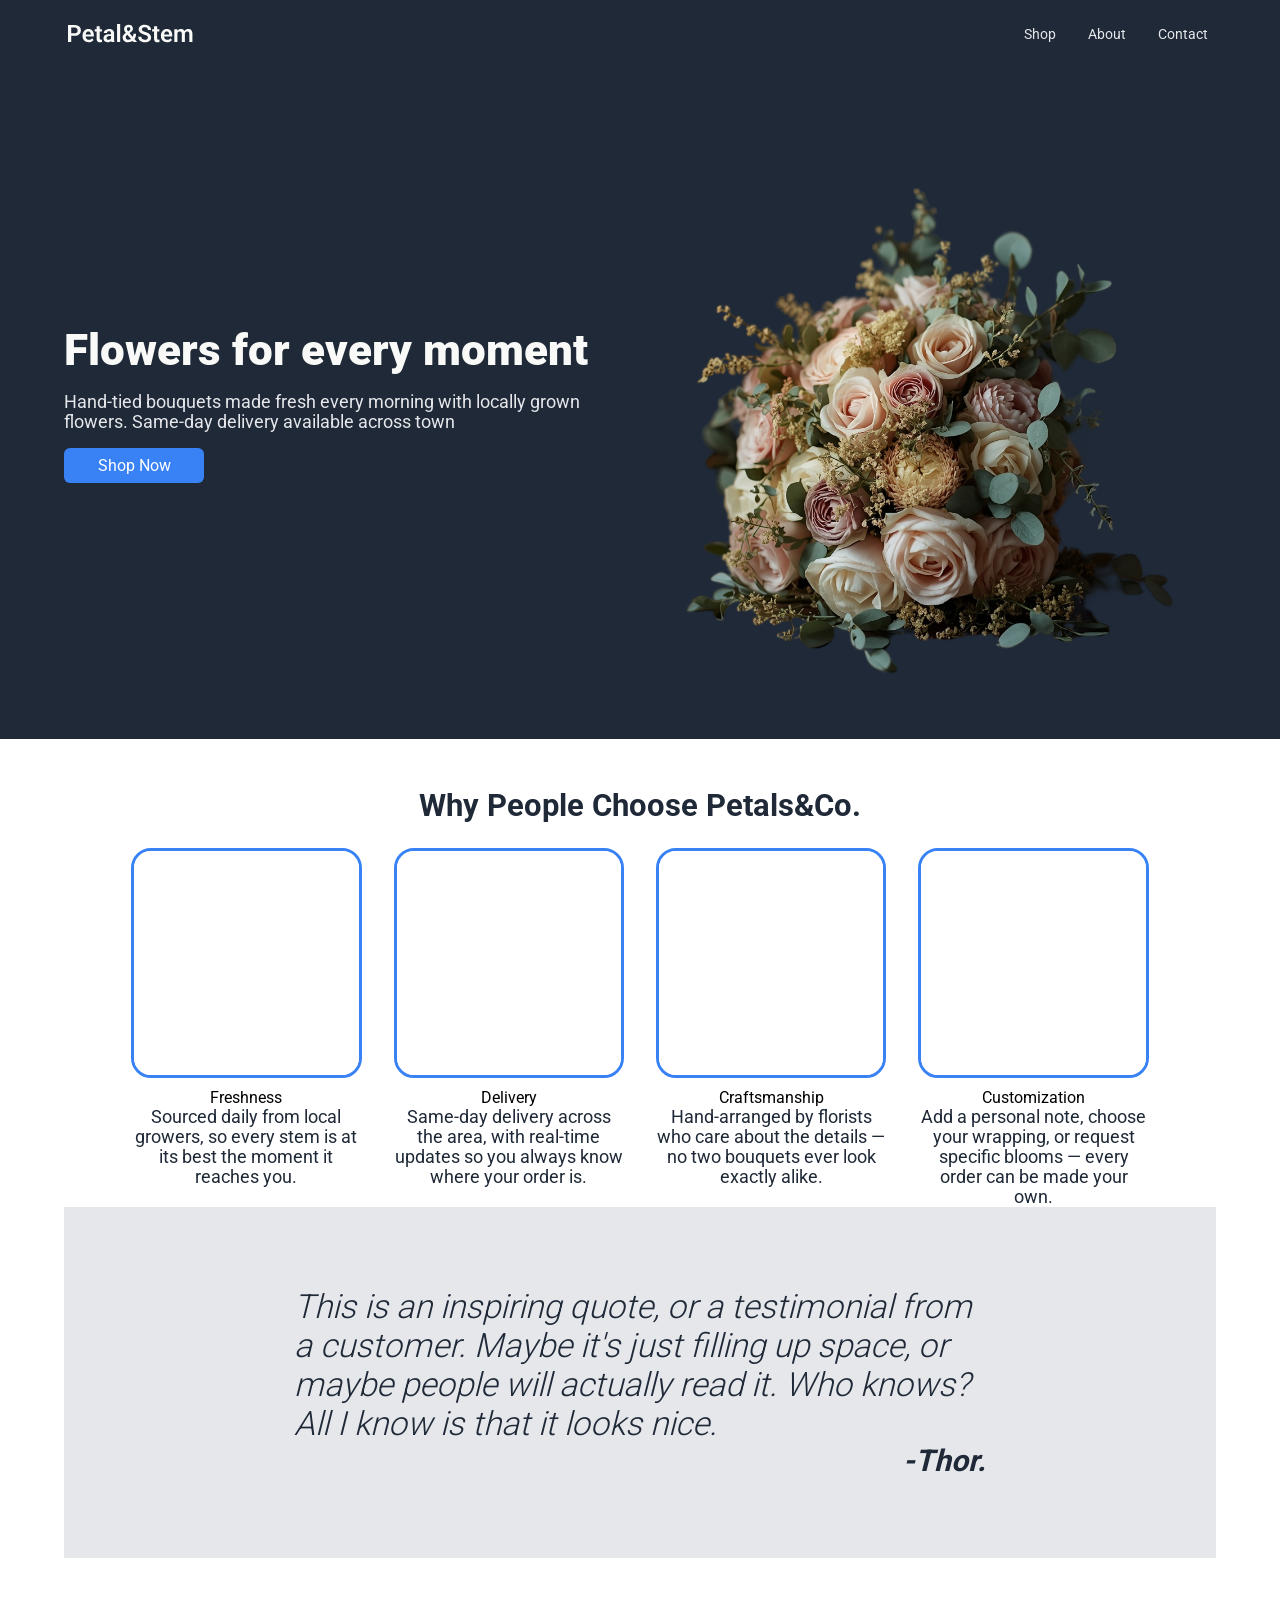
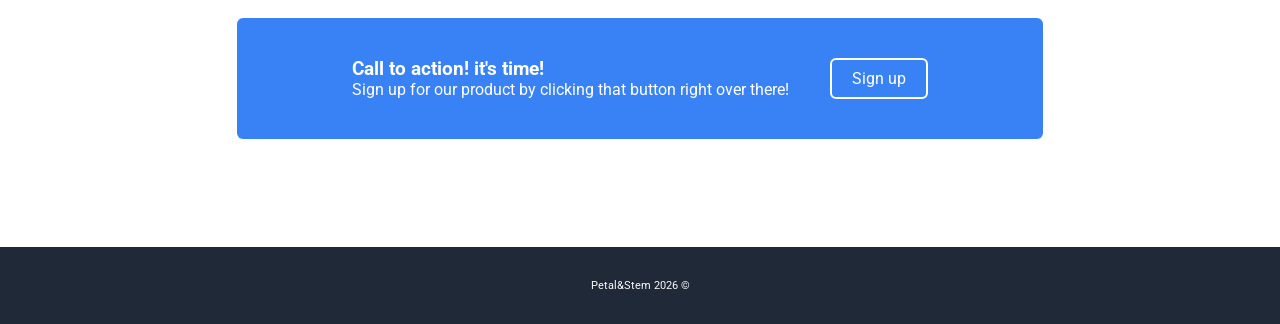
==== index.html @ 3f0bda3f "Addition of cta.css link" ====
<!DOCTYPE html>
<html lang="en">
<head>
    <meta charset="UTF-8">
    <meta name="viewport" content="width=device-width, initial-scale=1.0">
    <title>Petal&Stem</title>
    <link rel="stylesheet" href="./css/base.css"> 
    <link rel="stylesheet" href="./css/header.css"> 
    <link rel="stylesheet" href="./css/hero.css"> 
    <link rel="stylesheet" href="./css/footer.css">
    <link rel="stylesheet" href="./css/features.css"> 
    <link rel="stylesheet" href="./css/testimonials.css">
    <link rel="stylesheet" href="./css/testimonials.css">
    <link rel="stylesheet" href="./css/cta.css">

</head>

<body>
    <header>
        <input type="checkbox" id="menu-toggle" class="menu-toggle">
        <img class="logo" src="./assets/logo/Petal-Stem-Logo.svg" alt="Petal&Stem Logo">
        <label for="menu-toggle" class="hamburger" aria-label="Open menu">
            <span></span>
            <span></span>
            <span></span>
        </label>  
        <nav aria-label="Main navigation">
            <ul>
                <li>
                    <a href="./pages/products.html">Shop</a>
                </li>
                <li>
                    <a href="./pages/about.html">About</a>
                </li>
                <li>
                    <a href="./pages/contact.html">Contact</a>
                </li>
            </ul>
        </nav>
    </header>
    <main>
        <section class="hero">
            <div class="hero__content">
                <h1 class="hero__title">Flowers for every moment</h1>
                <p class="hero__text">
                Hand-tied bouquets made fresh every morning with locally grown flowers. 
                Same-day delivery available across town
                </p>
                <a href="./pages/products.html" class="hero__button">Shop Now</a>
            </div>

            <div class="hero__media">
                <img class="hero__image" src="./assets/images/homepage/hero_image.png" alt="Photo of a fresh seasonal bouquet">
            </div>
        </section>

        <section class="features">

            <h2 class="features__title">Why People Choose Petals&Co.</h2>

            <section class="features__cards">

                <article class="features__card">
                    <figure>
                        <img src="assets/images/homepage/features-img.png" alt="" class="features__image">
                        <figcaption>
                            Freshness
                        </figcaption>
                    </figure>
                    
                    <p class="features__text">
                       Sourced daily from local growers, so every stem is at its best the moment it reaches you.
                    </p>
                </article>

                <article class="features__card">
                    <figure>
                        <img src="assets/images/homepage/features-img.png" alt="" class="features__image">
                        <figcaption>
                            Delivery
                        </figcaption>
                    </figure>
                    
                    <p class="features__text">
                        Same-day delivery across the area, with real-time updates so you always know where your order is.
                    </p>
                </article>

                <article class="features__card">
                    <figure>
                        <img src="assets/images/homepage/features-img.png" alt="" class="features__image">
                        <figcaption>
                            Craftsmanship
                        </figcaption>
                    </figure>
                    
                    <p class="features__text">
                        Hand-arranged by florists who care about the details — no two bouquets ever look exactly alike.
                    </p>
                </article>

                <article class="features__card">
                    <figure>
                        <img src="assets/images/homepage/features-img.png" alt="" class="features__image">
                        <figcaption>
                            Customization
                        </figcaption>
                    </figure>
                    
                    <p class="features__text">
                        Add a personal note, choose your wrapping, or request specific blooms — every order can be made your own.
                    </p>
                </article>
            </section>

            <section class="testimonials">
            <p class="quote">
                This is an inspiring quote, or a testimonial from a customer. Maybe it's just filling up space, or maybe people will actually read it. Who 
                knows? All I know is that it looks nice.
            </p>

            <p class="signature">-Thor.</p>
        </section>

        <section class="cta">
            <div class="cta-box">
                <div class="cta-text">
                    <h3>Call to action! it's time!</h3>
                    <p>Sign up for our product by clicking that button right over there!</p>
                </div>
                <a href="#" class="cta-btn">Sign up</a>       
            </div>
        </section>
    </main>
    <footer>
        <h6>Petal&Stem 2026 ©</h6>
    </footer>

</body>
</html>
---- css/base.css ----
/* 

Variables, reset, globals

*/
@font-face {
    font-family: 'RobotoItalic';
    src: url(/fonts/Roboto-Italic-VariableFont_wdth\,wght.ttf);
}

@font-face {
    font-family: 'Roboto';
    src: url(/fonts/Roboto-VariableFont_wdth\,wght.ttf);
}

:root {

    /*------- Basic scale ---------*/
    --space-1: 0.5rem;  /* 8px */
    --space-2: 1rem;    /* 16px */
    --space-3: 1.5rem;    /* 24px */
    --space-4: 2rem;    /* 32px */
    --space-5: 3rem;    /* 48px */
    --space-6: 4rem;    /* 64px */
    --space-7: 6rem;    /* 96px */

    --color-bg-dark: #1F2937;
    --color-text-dark: #1F2937;
    --color-text-light: #F9FAF8;
    --color-text-hero-main: #F9FAF8;
    --color-text-hero-secondary: #E5E7EB;
    --color-text-header-logo: #F9FAF8;
    --color-bg-button: #3882F6;
    --color-border: #3882F6;
    --color-text-quote: #1F2937;  

    --font-size-hero-main:      clamp(2rem, 1.648rem + 1.408vw, 3rem);     /* 32px → 48px */
    --font-size-hero-secondary: clamp(1rem, 0.956rem + 0.176vw, 1.125rem); /* 16px → 18px */
    --font-size-body: clamp(1rem, 0.956rem + 0.176vw, 1.125rem); /* 16px → 18px */
    --font-size-h2: clamp(1.75rem, 1.662rem + 0.352vw, 2rem); /* 28px → 32px */
    --font-size-quote: clamp(1.5rem, 1.236rem + 1.056vw, 2.25rem);/* 24px → 36px */

    --font-weight-extrabold: 900;
    --font-weight-light: 300; 
    --font-weight-regular: 400; 
    --font-style-italic: italic;

}

/*--------- Basic reset ---------*/
* {
    margin: 0;
    padding: 0;
    box-sizing: border-box;
    font-family: 'Roboto', sans-serif;
}

body {
    width: 100vw;
}

img, picture, svg {
    display: block; /* avoids inline issues like line-height automatically applied by browsers*/
    max-width: 100%; /* prevents images from growing beyond its container*/
}

a {
    text-decoration: none;
}

ul li {
    list-style-type: none;
}

main {
    position: relative;
}
---- css/header.css ----
header {
    width: 100vw;
    background-color: var(--color-bg-dark);
    position: relative;
    display: flex;
    justify-content: space-between; 
    padding-block: var(--space-2);
    padding-inline: var(--space-1);
}

.logo {
    margin: 0 0.25rem;
    position: relative;
    z-index: 11;
}

.menu-toggle {
    position: absolute;
    opacity: 0;
    width: 0;
    height: 0;
}

.hamburger {
    display: flex;
    flex-direction: column;
    justify-content: center;
    gap: 5px;
    width: 30px;
    height: 24px;
    cursor: pointer;
    z-index: 20;
}

.hamburger span {
    display: block;
    height: 3px;
    width: 100%;
    background-color: #fff;
    border-radius: 2px;
    transition: transform 0.3s ease, opacity 0.3s ease;
}

nav {
    position: fixed;
    top: 0;
    left: 0;
    width: 100%;
    height: 0;
    background-color: var(--color-bg-dark);
    overflow: hidden;
    transition: height 0.3s ease;
    z-index: 10;
}

/* Open menu */
.menu-toggle:checked ~ nav {
    height: 100dvh;
}

/* SVG Animation */
.menu-toggle:checked ~ .hamburger span:nth-child(1) {
    transform: translateY(8px) rotate(45deg);
}

.menu-toggle:checked ~ .hamburger span:nth-child(2) {
    opacity: 0;
}
 
.menu-toggle:checked ~ .hamburger span:nth-child(3) {
    transform: translateY(-8px) rotate(-45deg);
}

nav ul {
    display: flex;
    flex-direction: column;
    gap: var(--space-2);
    padding-top: calc(var(--space-7) + var(--space-2));
    padding-bottom: var(--space-2);
    margin-inline: var(--space-2);
}
nav ul li {
    padding-top: 4px;
    padding-bottom: 4px;
}

nav ul li a {
    font-size: var(--space-4);
    color: var(--color-text-hero-secondary);
}

/*----------------------- Media Queries -----------------------*/

/* Tablet */
@media (min-width: 768px) {
    header {
        padding-inline: var(--space-3);
    }
}

/* Desktop & Horizontal Tablet */
@media (min-width: 1024px) {
    .hamburger {
        display: none;
    }

    header {
        padding-block: var(--space-2);
        padding-inline: var(--space-4);
        align-items: center;
    }

    nav {
        position: static;
        height: auto;
        overflow: visible;
        width: auto;
        background-color: transparent;
        border-bottom: none;
    }

    nav ul {
        flex-direction: row;
        gap: var(--space-2);
        padding-block: 0;
        margin-inline: 0;
    }

    nav ul li {
        border-top: none;
        padding: var(--space-1);
    }

    nav ul li a {
        font-size: 14px;
        color: var(--color-text-hero-secondary)
    }

    nav ul li a:hover {
        color: var(--color-text-hero-main)
    }
}

/* XL Desktop */
@media (min-width: 1280px) {
    header {
        padding-inline: var(--space-6);
    }
}

/* XXL Desktop */
@media (min-width: 1536px) {
    header {
        padding-inline: calc((100% - 1440px) / 2);
    }
}
---- css/hero.css ----
/* main {
      background-color: var(--color-bg-dark);
} */

.hero {
    position: relative;
    width: 100%;
    height: auto;
    background-color: var(--color-bg-dark);
    display: flex;
    flex-direction: column-reverse;
    padding-block: var(--space-5);
    padding-inline: var(--space-2);
}

.hero__content {
   display: flex;
   flex-direction: column;
   gap: var(--space-2);

}

.hero__title {
    color: var(--color-text-hero-main);
    font-size: var( --font-size-hero-main);
    font-weight: var(--font-weight-extrabold);
}

.hero__text {
    color: var(--color-text-hero-secondary);
    font-size: var( --font-size-hero-secondary);
}

.hero__button {
    background-color: var(--color-bg-button);
    color: #fff;
    padding: 8px 16px;
    border-radius: 6px;
    display: flex;
    justify-content: center;
    align-items: center;
    max-width: 100%;
}


/*----------------------- Media Queries -----------------------*/

/* Tablet */
@media (min-width: 768px) {
    .hero {
        flex-direction: row;
        padding-inline: var(--space-3);
    }

    .hero__content {
        max-width: 50%;
        justify-content: center;
        padding-inline: var(--space-4);

    }

    .hero__button {
        max-width: 140px;
    }

    .hero__media {
        max-width: 50%;
    }

    .hero__image {
        min-width: 50%;
        object-fit: contain;
    }
}

/* Desktop & Horizontal Tablet */
@media (min-width: 1024px) {
    .hero {
        height: auto;
        padding-inline: var(--space-6);
    }

    .hero__content {
        max-width: 50%;
        justify-content: center;
        padding-inline: 0;

    }
}

/* XL Desktop */
@media (min-width: 1280px) {
   
}

/* XXL Desktop */
@media (min-width: 1536px) {
    .hero {
        padding-inline: calc((100% - 1440px) / 2);
    }
}
---- css/footer.css ----
footer {
    padding-block: var(--space-4);
    background-color: var(--color-bg-dark);
    display: flex;
    justify-content: center;
    align-items: center;

}

h6 {
    color: var(--color-text-hero-main);
    font-weight: var(--font-weight-regular);
}
---- css/features.css ----
.features {
    padding-block: var(--space-5);
    margin-inline: var(--space-2);
    /* padding: 50px 20px; */
    /* background-color: white; */
    /* margin: 0; */
}

.features__title {
    text-align: center;
    font-size: var(--font-size-h2);
    padding-bottom: var(--space-3);
    /* margin-bottom: 3rem; */
    color: var(--color-text-dark);
}

.features__cards {
    display: flex;
    flex-direction: column;
    /* flex-wrap: wrap; */
    gap: var(--space-4);
    justify-content: center;
}

.features__card {
    /* width: 10rem; */
    text-align: center;
}

.features__image {
    /* max-width: ; */
    width: 100%;
    border: 3px solid var(--color-border);
    border-radius: 20px;
    margin-bottom: 10px;
}

.features__text {
    color: var(--color-text-dark);
    font-size: var(--font-size-body)
}


/*----------------------- Media Queries -----------------------*/

/* Tablet */
@media (min-width: 768px) {
    .features {
        padding-inline: var(--space-3);
    }

   .features__cards {
        flex-direction: row;
        flex-wrap: wrap;
        justify-content: center;
    }

    .features__card {
        width: 40%;
        display: flex;
        flex-direction: column;
        /* justify-content: center; */
        align-items: center;
    }

    figure {
        width: 100%;
    }

    .features__image {
        width: 100%;
    }
}

/* Desktop & Horizontal Tablet */
@media (min-width: 1024px) {
    .features {
        padding-inline: 0;
        margin-inline: var(--space-6);
    }

    .features__cards {
        flex-direction: row;
    }

    figure {
        width: 100%;
    }

    .features__image {
        width: 100%;
    }
}

/* XL Desktop */
@media (min-width: 1280px) {
    .features__cards {
        justify-content: center;
    }
    .features__card {
      width: 20%;
    }
}

/* XXL Desktop */
@media (min-width: 1536px) {
   .features__cards {
      padding-inline: calc((100% - 1440px) / 2);;
    }
}
---- css/testimonials.css ----
.testimonials {
    background-color: #E5E7EB;
    font-size: var(--font-size-quote);
    font-style: var(--font-style-italic);
    color: var(--color-text-quote);
    padding: 80px 20%;
}

.testimonials p {
    max-width: 50rem;
    margin: 0 auto;
}

.quote {
    font-weight: var(--font-weight-light);
    
}

.signature {
    font-weight: bold;
    text-align: right;
    font-size: 30px;
}
---- css/testimonials.css ----
.testimonials {
    background-color: #E5E7EB;
    font-size: var(--font-size-quote);
    font-style: var(--font-style-italic);
    color: var(--color-text-quote);
    padding: 80px 20%;
}

.testimonials p {
    max-width: 50rem;
    margin: 0 auto;
}

.quote {
    font-weight: var(--font-weight-light);
    
}

.signature {
    font-weight: bold;
    text-align: right;
    font-size: 30px;
}
---- css/cta.css ----
.cta {
   background-color: white;
}

.cta-box {
    background-color: #3882F6;
    color: white;
    margin: 60px 15%;
    padding: 40px 10%;
    display: flex;
    justify-content: space-between;
    border-radius: 6px;
}

.cta-btn {
    padding: 6px 20px;
    border: 2px solid white;
    border-radius: 6px;
    display: flex;
    align-items: center;
    color: white;
    text-decoration: none;
}
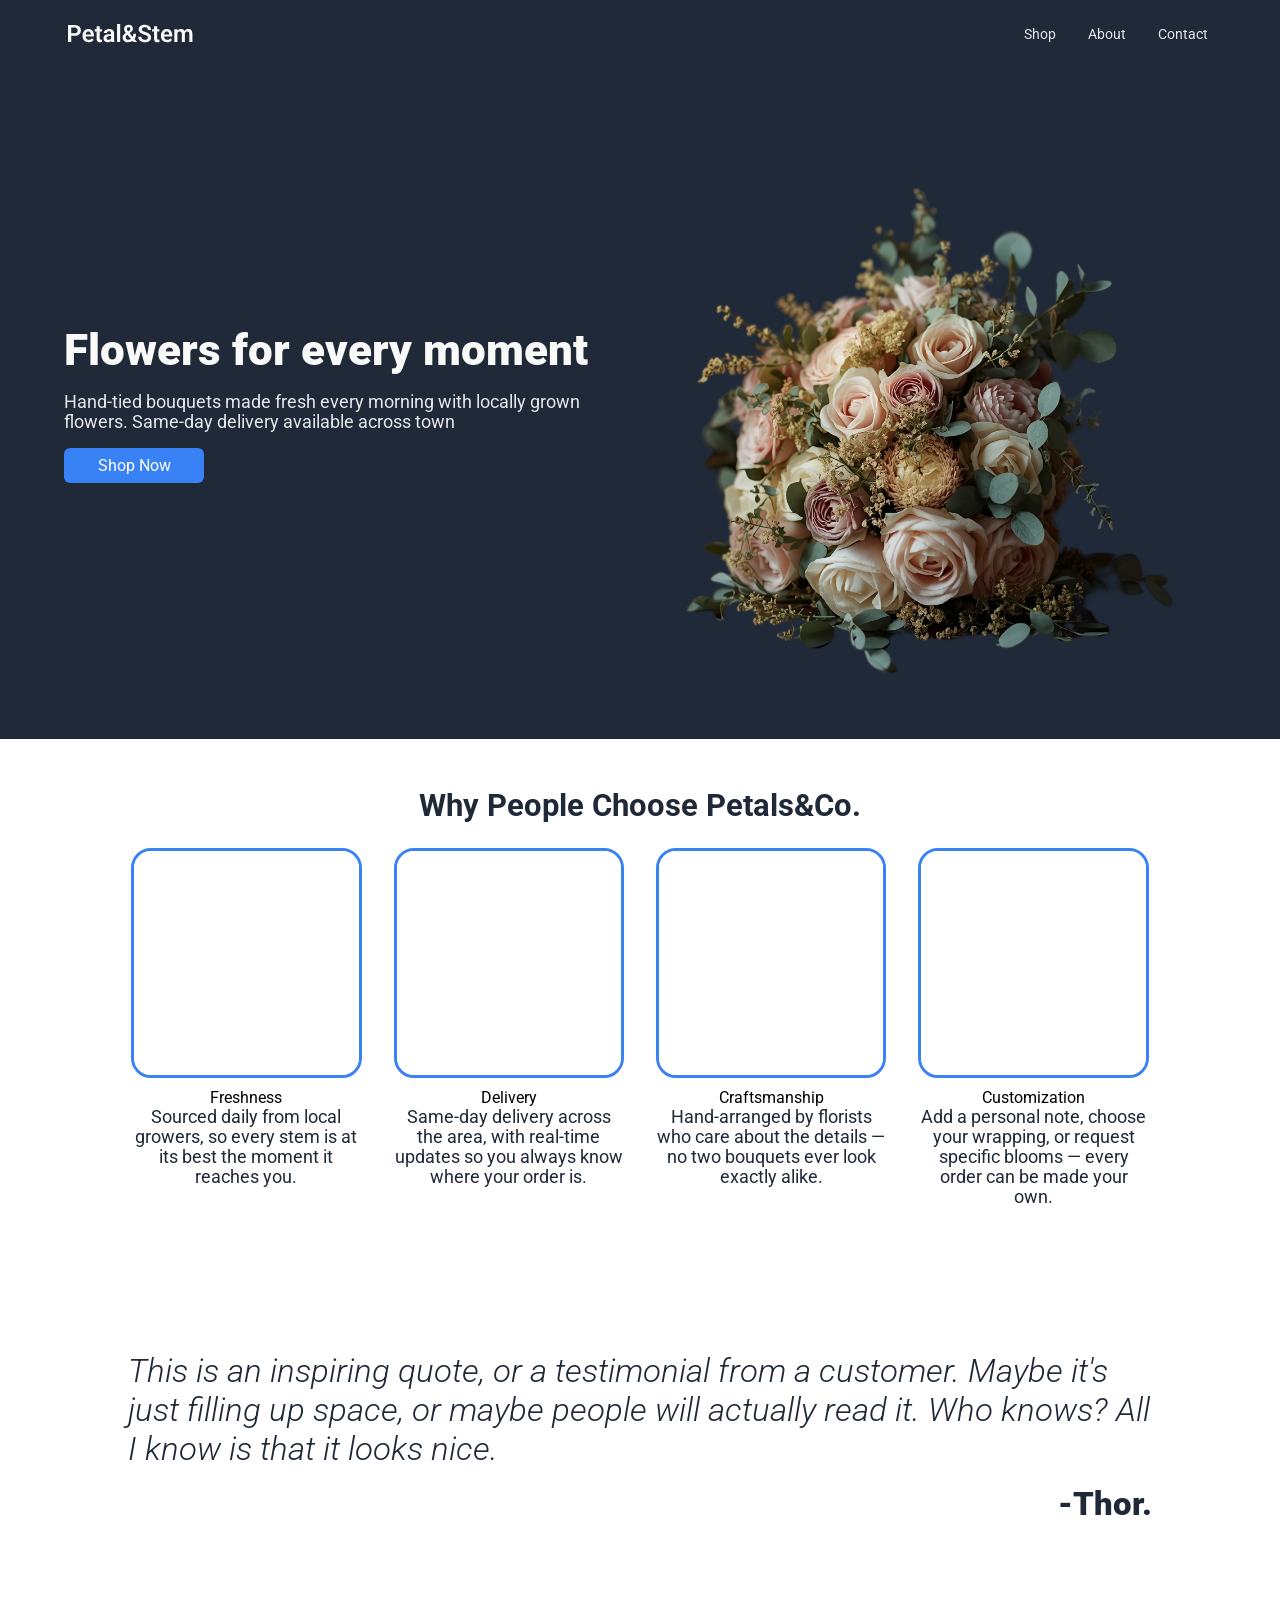
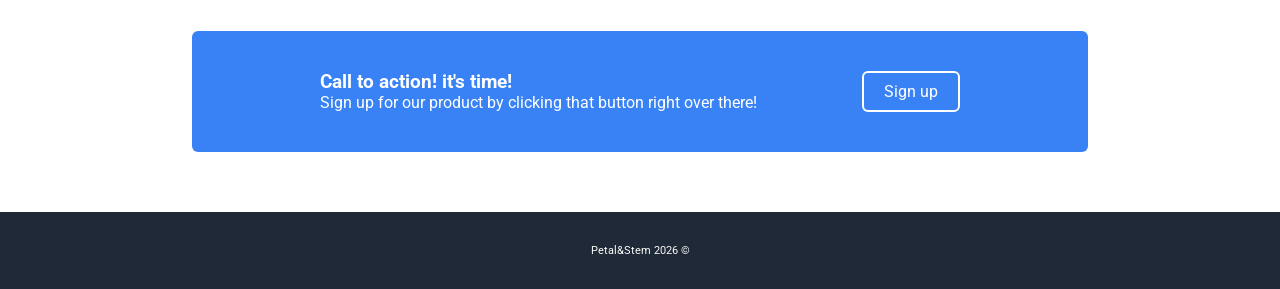
==== commit 56d55029: "fix(testimonials): correct grid layout and align class names with BEM convention  - Fix grid layout " ====
--- a/index.html
+++ b/index.html
@@ -9,7 +9,6 @@
     <link rel="stylesheet" href="./css/hero.css"> 
     <link rel="stylesheet" href="./css/footer.css">
     <link rel="stylesheet" href="./css/features.css"> 
-    <link rel="stylesheet" href="./css/testimonials.css">
     <link rel="stylesheet" href="./css/testimonials.css">
     <link rel="stylesheet" href="./css/cta.css">
 
@@ -55,11 +54,8 @@
         </section>
 
         <section class="features">
-
             <h2 class="features__title">Why People Choose Petals&Co.</h2>
-
             <section class="features__cards">
-
                 <article class="features__card">
                     <figure>
                         <img src="assets/images/homepage/features-img.png" alt="" class="features__image">
@@ -67,12 +63,10 @@
                             Freshness
                         </figcaption>
                     </figure>
-                    
                     <p class="features__text">
                        Sourced daily from local growers, so every stem is at its best the moment it reaches you.
                     </p>
                 </article>
-
                 <article class="features__card">
                     <figure>
                         <img src="assets/images/homepage/features-img.png" alt="" class="features__image">
@@ -80,12 +74,10 @@
                             Delivery
                         </figcaption>
                     </figure>
-                    
                     <p class="features__text">
                         Same-day delivery across the area, with real-time updates so you always know where your order is.
                     </p>
                 </article>
-
                 <article class="features__card">
                     <figure>
                         <img src="assets/images/homepage/features-img.png" alt="" class="features__image">
@@ -98,7 +90,6 @@
                         Hand-arranged by florists who care about the details — no two bouquets ever look exactly alike.
                     </p>
                 </article>
-
                 <article class="features__card">
                     <figure>
                         <img src="assets/images/homepage/features-img.png" alt="" class="features__image">
@@ -106,20 +97,21 @@
                             Customization
                         </figcaption>
                     </figure>
-                    
                     <p class="features__text">
                         Add a personal note, choose your wrapping, or request specific blooms — every order can be made your own.
                     </p>
                 </article>
             </section>
 
-            <section class="testimonials">
-            <p class="quote">
+        </section>
+        <section class="testimonials">
+            <article class="testimonials__card">
+                <p class="testimonials__quote">
                 This is an inspiring quote, or a testimonial from a customer. Maybe it's just filling up space, or maybe people will actually read it. Who 
                 knows? All I know is that it looks nice.
             </p>
-
-            <p class="signature">-Thor.</p>
+            <p class="testimonials__signature">-Thor.</p>
+            </article>
         </section>
 
         <section class="cta">
--- a/css/hero.css
+++ b/css/hero.css
@@ -1,7 +1,3 @@
-/* main {
-      background-color: var(--color-bg-dark);
-} */
-
 .hero {
     position: relative;
     width: 100%;
--- a/css/testimonials.css
+++ b/css/testimonials.css
@@ -1,23 +1,53 @@
 .testimonials {
-    background-color: #E5E7EB;
-    font-size: var(--font-size-quote);
-    font-style: var(--font-style-italic);
+    background-color: var(--color-bg-quote);
     color: var(--color-text-quote);
-    padding: 80px 20%;
+    padding-block: var(--space-5);
+    margin-block: var(--space-5);
 }
 
-.testimonials p {
-    max-width: 50rem;
-    margin: 0 auto;
+.testimonials__card {
+    padding-inline: var(--space-2);
 }
 
-.quote {
+.testimonials__quote {
+    font-family: 'RobotoItalic', sans-serif;
+    font-size: var(--font-size-quote);
     font-weight: var(--font-weight-light);
+    padding-bottom: var(--space-2);
     
 }
 
-.signature {
-    font-weight: bold;
+.testimonials__signature {
+    font-weight: var(--font-weight-extrabold);
     text-align: right;
-    font-size: 30px;
+    font-size: var( --font-size-quote);
 }
+
+
+/*----------------------- Media Queries -----------------------*/
+
+/* Tablet */
+@media (min-width: 768px) {
+    .testimonials {
+        padding-inline: var(--space-3);
+    }
+}
+
+/* Desktop & Horizontal Tablet */
+@media (min-width: 1024px) {
+    .testimonials {
+        padding-inline: var(--space-6);
+    }
+
+    .testimonials__card {
+        padding-inline: var(--space-6);
+    }
+
+}
+
+/* XXL Desktop */
+@media (min-width: 1536px) {
+   .testimonials {
+      padding-inline: calc((100% - 1440px) / 2);;
+    }
+}
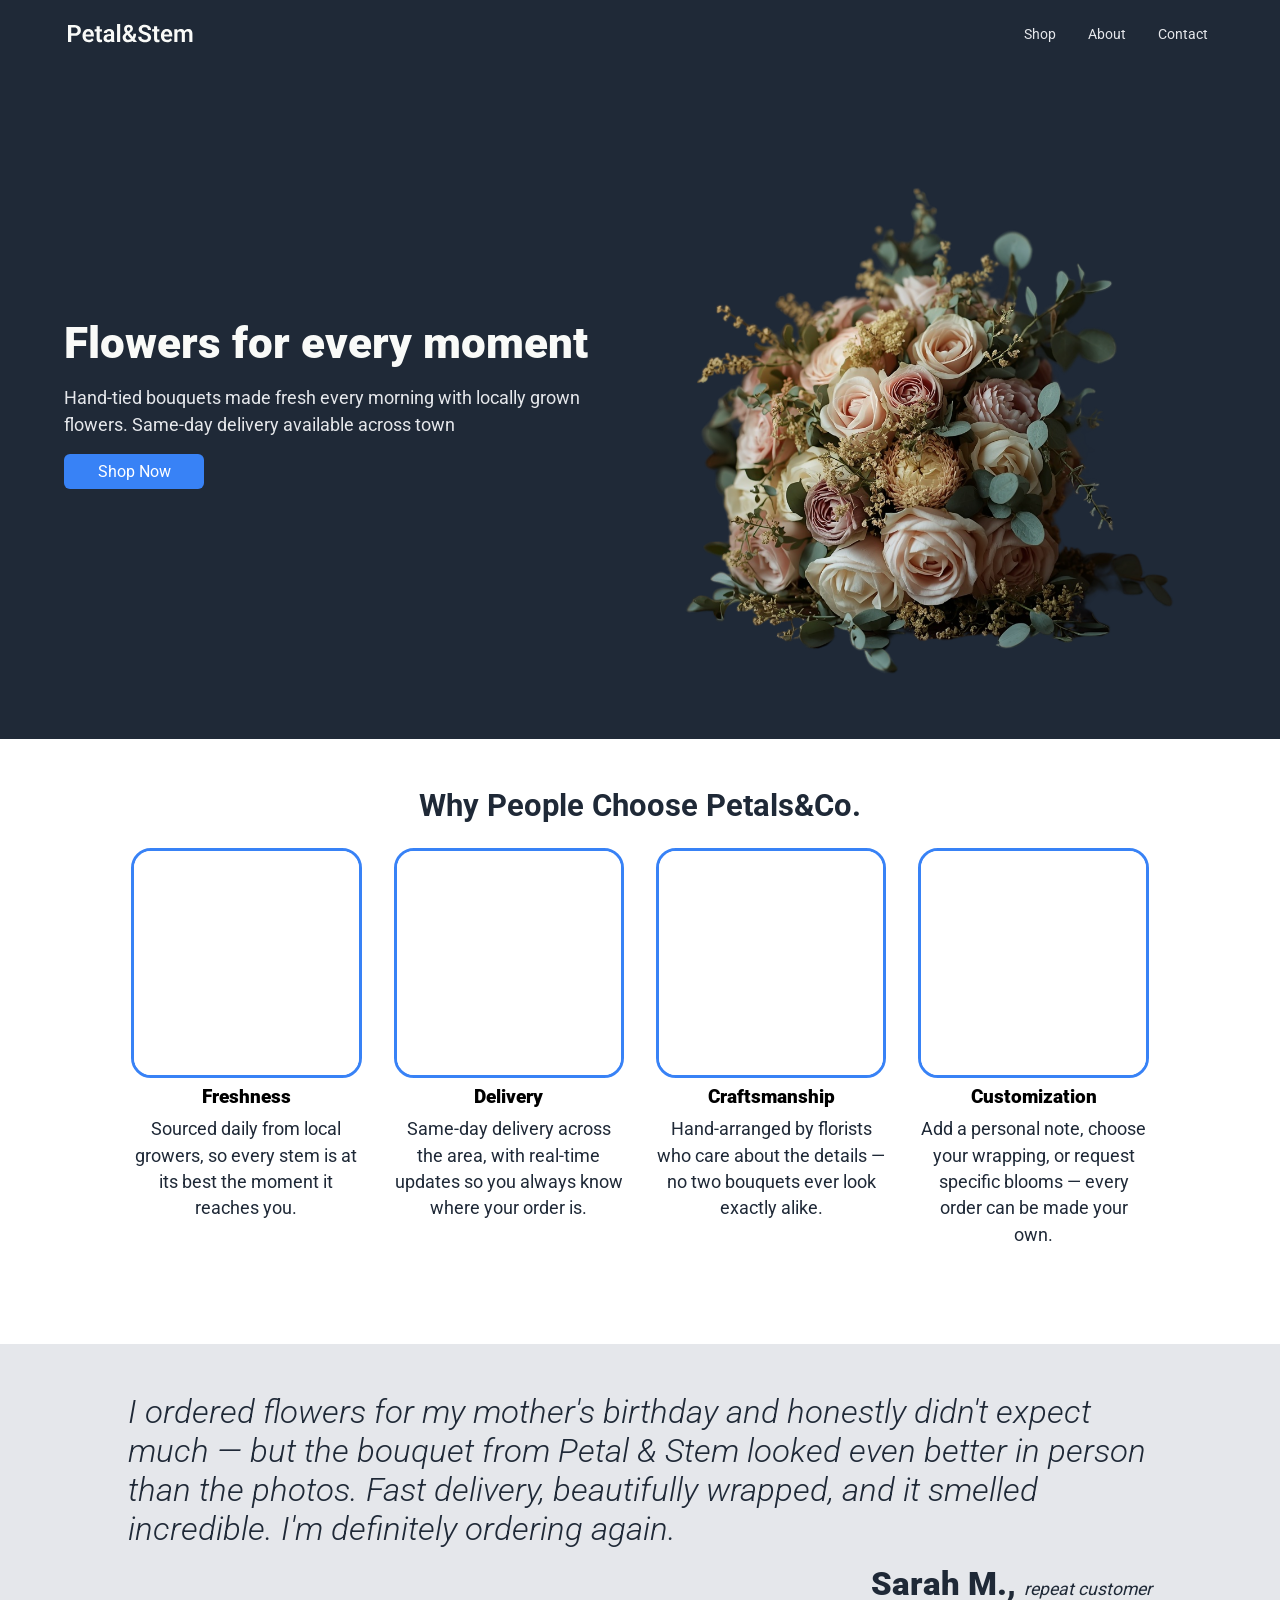
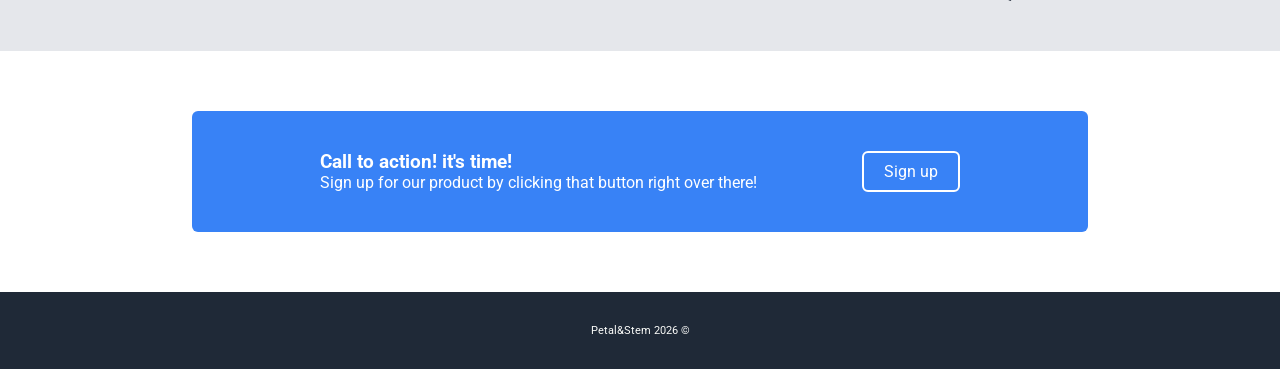
==== commit 211b9b1d: "feat(products): complete products page for all viewports - Fix footer position in base.css by adjust" ====
--- a/index.html
+++ b/index.html
@@ -55,62 +55,45 @@
 
         <section class="features">
             <h2 class="features__title">Why People Choose Petals&Co.</h2>
-            <section class="features__cards">
-                <article class="features__card">
-                    <figure>
-                        <img src="assets/images/homepage/features-img.png" alt="" class="features__image">
-                        <figcaption>
-                            Freshness
-                        </figcaption>
-                    </figure>
+            <ul class="features__cards">
+                <li class="features__card">
+                    <img src="assets/images/homepage/features-img.png" alt="" class="features__image">
+                    <h3>Freshness</h3>
                     <p class="features__text">
                        Sourced daily from local growers, so every stem is at its best the moment it reaches you.
                     </p>
-                </article>
-                <article class="features__card">
-                    <figure>
-                        <img src="assets/images/homepage/features-img.png" alt="" class="features__image">
-                        <figcaption>
-                            Delivery
-                        </figcaption>
-                    </figure>
+                </li>
+                <li class="features__card">
+                    <img src="assets/images/homepage/features-img.png" alt="" class="features__image">
+                    <h3>Delivery</h3>
                     <p class="features__text">
                         Same-day delivery across the area, with real-time updates so you always know where your order is.
                     </p>
-                </article>
-                <article class="features__card">
-                    <figure>
-                        <img src="assets/images/homepage/features-img.png" alt="" class="features__image">
-                        <figcaption>
-                            Craftsmanship
-                        </figcaption>
-                    </figure>
+                </li>
+                <li class="features__card">
+                    <img src="assets/images/homepage/features-img.png" alt="" class="features__image">
+                    <h3>Craftsmanship</h3>
                     
                     <p class="features__text">
                         Hand-arranged by florists who care about the details — no two bouquets ever look exactly alike.
                     </p>
-                </article>
-                <article class="features__card">
-                    <figure>
-                        <img src="assets/images/homepage/features-img.png" alt="" class="features__image">
-                        <figcaption>
-                            Customization
-                        </figcaption>
-                    </figure>
+                </li>
+                <li class="features__card">
+                    <img src="assets/images/homepage/features-img.png" alt="" class="features__image">
+                    <h3>Customization</h3>
                     <p class="features__text">
                         Add a personal note, choose your wrapping, or request specific blooms — every order can be made your own.
                     </p>
-                </article>
-            </section>
+                </li>
+            </ul>
 
         </section>
         <section class="testimonials">
             <article class="testimonials__card">
                 <p class="testimonials__quote">
-                This is an inspiring quote, or a testimonial from a customer. Maybe it's just filling up space, or maybe people will actually read it. Who 
-                knows? All I know is that it looks nice.
+              I ordered flowers for my mother's birthday and honestly didn't expect much — but the bouquet from Petal & Stem looked even better in person than the photos. Fast delivery, beautifully wrapped, and it smelled incredible. I'm definitely ordering again.
             </p>
-            <p class="testimonials__signature">-Thor.</p>
+            <p class="testimonials__signature">Sarah M., <span><em>repeat customer</em></span></p>
             </article>
         </section>
 
--- a/css/base.css
+++ b/css/base.css
@@ -18,11 +18,12 @@
     /*------- Basic scale ---------*/
     --space-1: 0.5rem;  /* 8px */
     --space-2: 1rem;    /* 16px */
-    --space-3: 1.5rem;    /* 24px */
+    --space-3: 1.5rem;  /* 24px */
     --space-4: 2rem;    /* 32px */
     --space-5: 3rem;    /* 48px */
     --space-6: 4rem;    /* 64px */
     --space-7: 6rem;    /* 96px */
+
 
     --color-bg-dark: #1F2937;
     --color-text-dark: #1F2937;
@@ -30,6 +31,7 @@
     --color-text-hero-main: #F9FAF8;
     --color-text-hero-secondary: #E5E7EB;
     --color-text-header-logo: #F9FAF8;
+    --color-bg-quote: #E5E7EB;
     --color-bg-button: #3882F6;
     --color-border: #3882F6;
     --color-text-quote: #1F2937;  
@@ -37,6 +39,7 @@
     --font-size-hero-main:      clamp(2rem, 1.648rem + 1.408vw, 3rem);     /* 32px → 48px */
     --font-size-hero-secondary: clamp(1rem, 0.956rem + 0.176vw, 1.125rem); /* 16px → 18px */
     --font-size-body: clamp(1rem, 0.956rem + 0.176vw, 1.125rem); /* 16px → 18px */
+    --font-size-small: clamp(1rem, 0.956rem + 0.176vw, 1.125rem); /* 16px → 18px */
     --font-size-h2: clamp(1.75rem, 1.662rem + 0.352vw, 2rem); /* 28px → 32px */
     --font-size-quote: clamp(1.5rem, 1.236rem + 1.056vw, 2.25rem);/* 24px → 36px */
 
@@ -56,7 +59,9 @@
 }
 
 body {
-    width: 100vw;
+    min-height: 100vh;
+    display: flex;
+    flex-direction: column;
 }
 
 img, picture, svg {
@@ -74,4 +79,5 @@
 
 main {
     position: relative;
+    flex: 1;
 }
--- a/css/hero.css
+++ b/css/hero.css
@@ -25,6 +25,7 @@
 .hero__text {
     color: var(--color-text-hero-secondary);
     font-size: var( --font-size-hero-secondary);
+    line-height: 1.5;
 }
 
 .hero__button {
--- a/css/features.css
+++ b/css/features.css
@@ -1,23 +1,19 @@
 .features {
     padding-block: var(--space-5);
     margin-inline: var(--space-2);
-    /* padding: 50px 20px; */
-    /* background-color: white; */
-    /* margin: 0; */
+
 }
 
 .features__title {
     text-align: center;
     font-size: var(--font-size-h2);
     padding-bottom: var(--space-3);
-    /* margin-bottom: 3rem; */
     color: var(--color-text-dark);
 }
 
 .features__cards {
     display: flex;
     flex-direction: column;
-    /* flex-wrap: wrap; */
     gap: var(--space-4);
     justify-content: center;
 }
@@ -32,10 +28,15 @@
     width: 100%;
     border: 3px solid var(--color-border);
     border-radius: 20px;
-    margin-bottom: 10px;
+}
+
+.features__card h3 {
+    font-weight: var(--font-weight-extrabold);
+    padding-block: var(--space-1)
 }
 
 .features__text {
+    line-height: 1.5;
     color: var(--color-text-dark);
     font-size: var(--font-size-body)
 }
@@ -46,7 +47,8 @@
 /* Tablet */
 @media (min-width: 768px) {
     .features {
-        padding-inline: var(--space-3);
+        padding-inline: unset;
+        margin-inline: var(--space-5);
     }
 
    .features__cards {
@@ -59,12 +61,7 @@
         width: 40%;
         display: flex;
         flex-direction: column;
-        /* justify-content: center; */
         align-items: center;
-    }
-
-    figure {
-        width: 100%;
     }
 
     .features__image {
@@ -75,16 +72,12 @@
 /* Desktop & Horizontal Tablet */
 @media (min-width: 1024px) {
     .features {
-        padding-inline: 0;
+        /* padding-inline: 0; */
         margin-inline: var(--space-6);
     }
 
     .features__cards {
         flex-direction: row;
-    }
-
-    figure {
-        width: 100%;
     }
 
     .features__image {
@@ -94,9 +87,7 @@
 
 /* XL Desktop */
 @media (min-width: 1280px) {
-    .features__cards {
-        justify-content: center;
-    }
+  
     .features__card {
       width: 20%;
     }
--- a/css/testimonials.css
+++ b/css/testimonials.css
@@ -15,6 +15,11 @@
     font-weight: var(--font-weight-light);
     padding-bottom: var(--space-2);
     
+}
+
+.testimonials__signature span {
+    font-weight: var(--font-weight-regular);
+    font-size: var(--font-size-small);
 }
 
 .testimonials__signature {
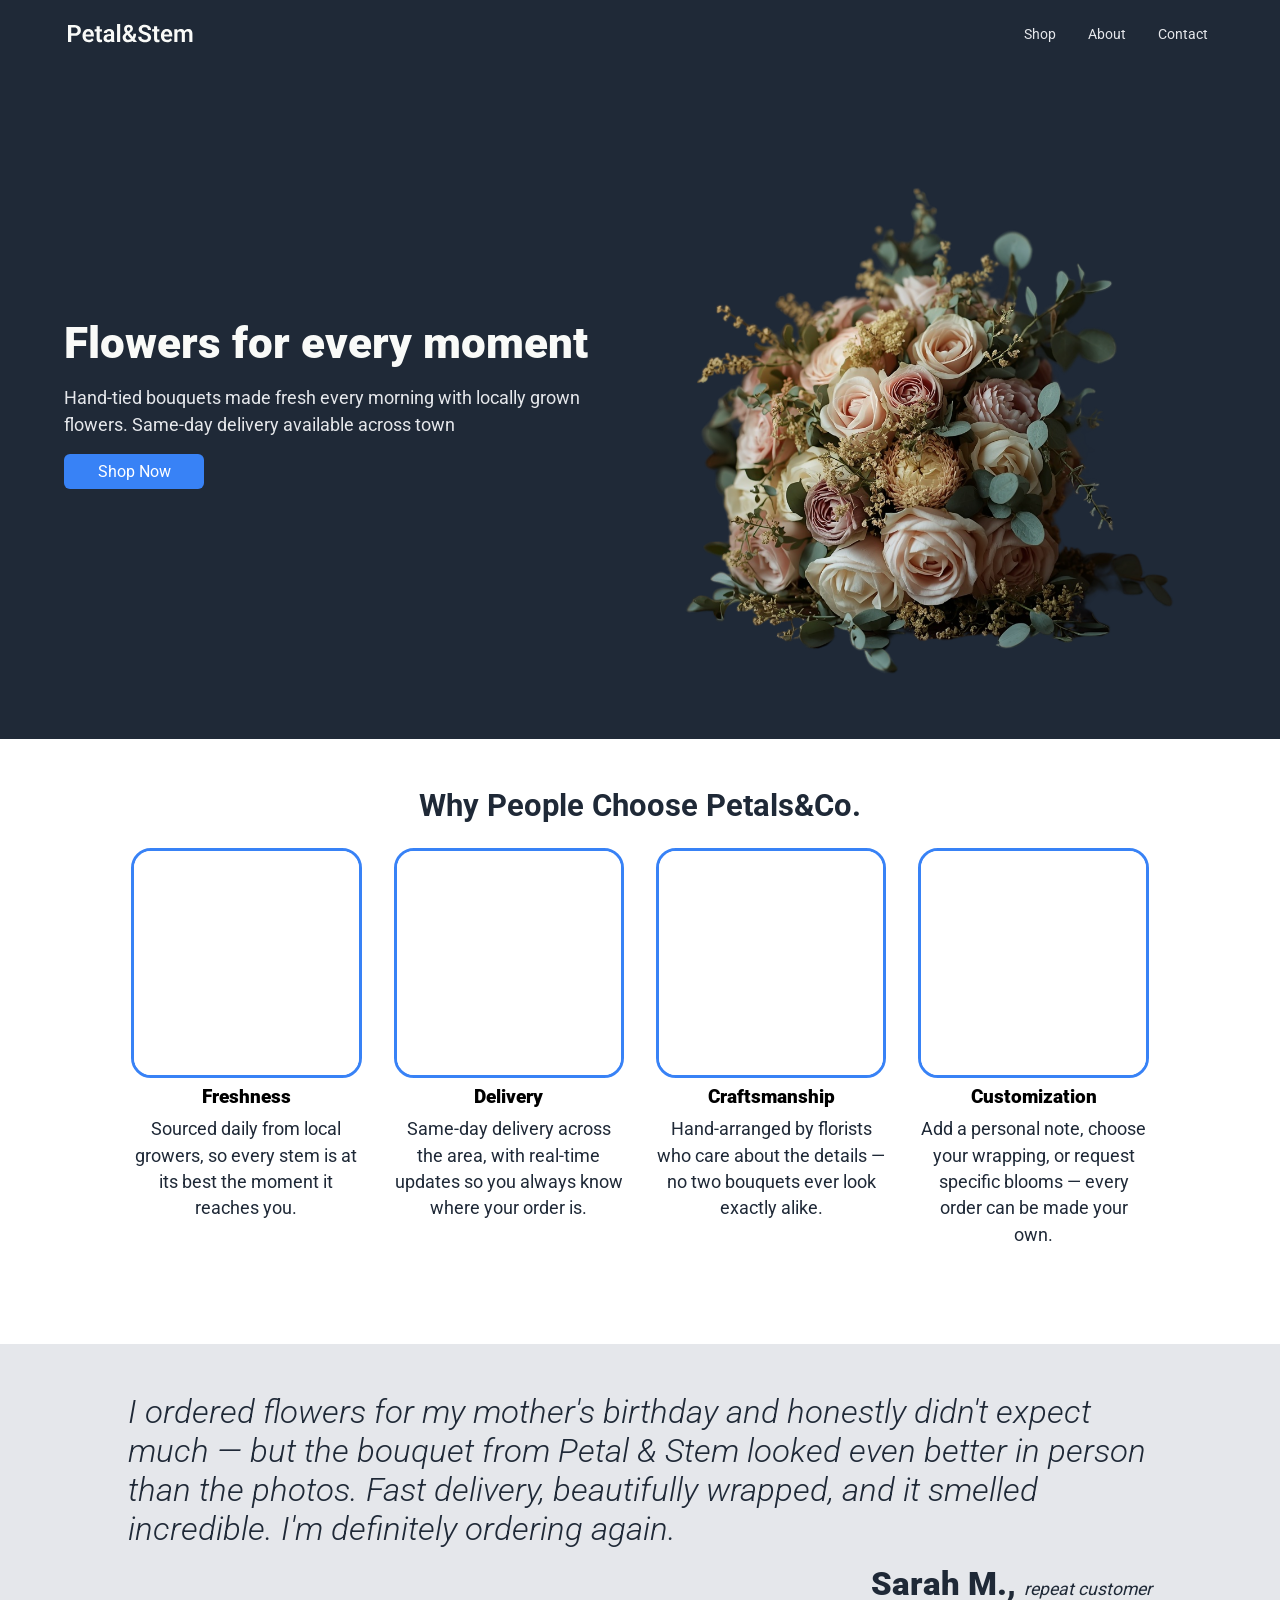
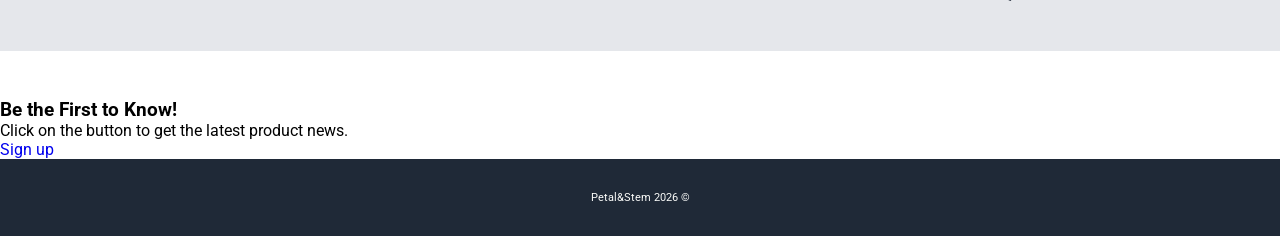
==== commit 15662b71: "Update cta in index.html class names changed and personalized text" ====
--- a/index.html
+++ b/index.html
@@ -98,13 +98,11 @@
         </section>
 
         <section class="cta">
-            <div class="cta-box">
-                <div class="cta-text">
-                    <h3>Call to action! it's time!</h3>
-                    <p>Sign up for our product by clicking that button right over there!</p>
+                <div class="cta__text">
+                    <h3>Be the First to Know!</h3>
+                    <p>Click on the button to get the latest product news.</p>
                 </div>
-                <a href="#" class="cta-btn">Sign up</a>       
-            </div>
+                <a href="#" class="cta__btn">Sign up</a>       
         </section>
     </main>
     <footer>
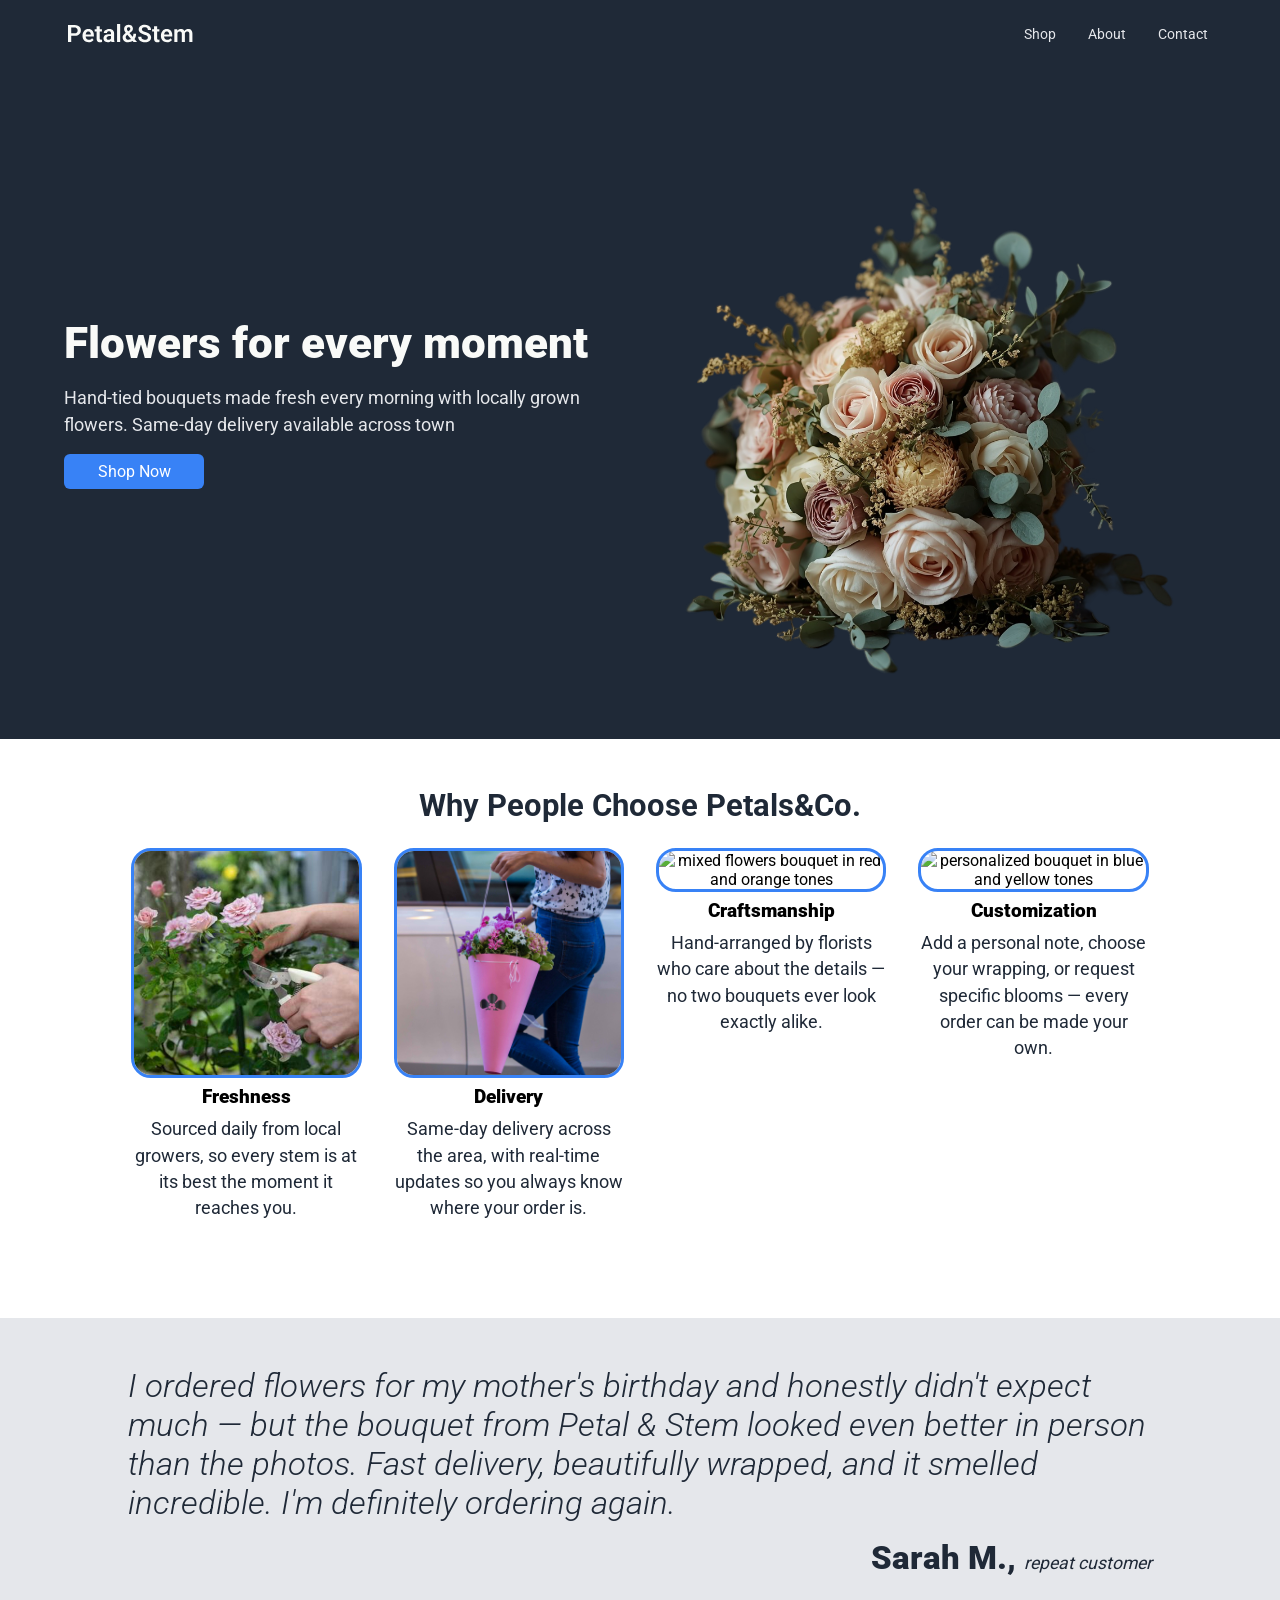
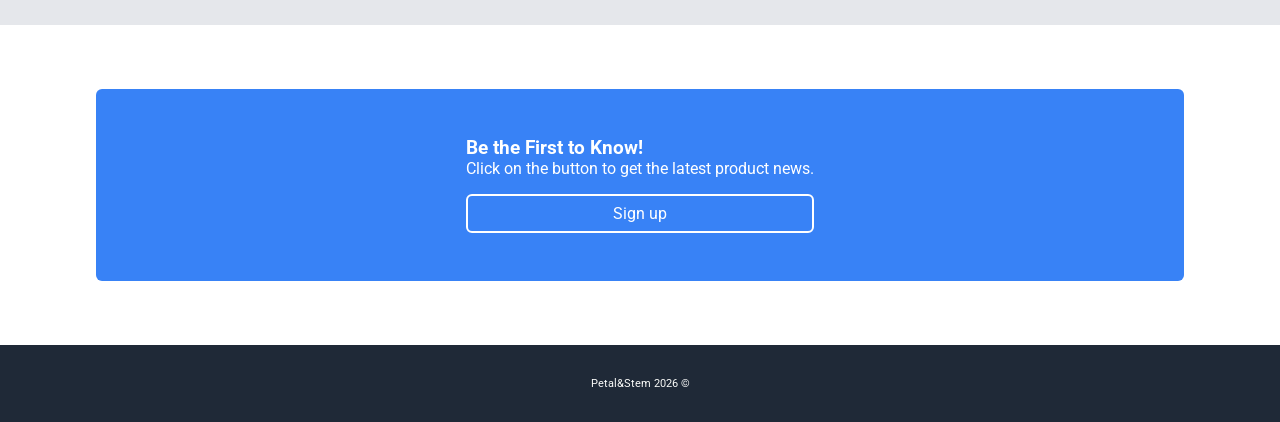
==== commit caae6632: "Updated images in index.html New images for the features section" ====
--- a/index.html
+++ b/index.html
@@ -57,21 +57,21 @@
             <h2 class="features__title">Why People Choose Petals&Co.</h2>
             <ul class="features__cards">
                 <li class="features__card">
-                    <img src="assets/images/homepage/features-img.png" alt="" class="features__image">
+                    <img src="assets/images/homepage/card-freshness-img.jpg" alt="someone picking roses" class="features__image">
                     <h3>Freshness</h3>
                     <p class="features__text">
                        Sourced daily from local growers, so every stem is at its best the moment it reaches you.
                     </p>
                 </li>
                 <li class="features__card">
-                    <img src="assets/images/homepage/features-img.png" alt="" class="features__image">
+                    <img src="assets/images/homepage/card-delivery-img.jpg" alt="woman transporting a bouquet" class="features__image">
                     <h3>Delivery</h3>
                     <p class="features__text">
                         Same-day delivery across the area, with real-time updates so you always know where your order is.
                     </p>
                 </li>
                 <li class="features__card">
-                    <img src="assets/images/homepage/features-img.png" alt="" class="features__image">
+                    <img src="assets/images/homepage/card-craftsmanship-img.jpg" alt="mixed flowers bouquet in red and orange tones" class="features__image">
                     <h3>Craftsmanship</h3>
                     
                     <p class="features__text">
@@ -79,7 +79,7 @@
                     </p>
                 </li>
                 <li class="features__card">
-                    <img src="assets/images/homepage/features-img.png" alt="" class="features__image">
+                    <img src="assets/images/homepage/card-customization-img.jpg" alt="personalized bouquet in blue and yellow tones" class="features__image">
                     <h3>Customization</h3>
                     <p class="features__text">
                         Add a personal note, choose your wrapping, or request specific blooms — every order can be made your own.
--- a/css/cta.css
+++ b/css/cta.css
@@ -1,19 +1,15 @@
-.cta {
-   background-color: white;
-}
-
-.cta-box {
-    background-color: #3882F6;
+.cta{
+    background-color: var(--color-bg-button);
     color: white;
-    margin: 60px 15%;
-    padding: 40px 10%;
+    margin: var(--space-6) var(--space-7);
+    padding: var(--space-5) var(--space-7);
     display: flex;
     justify-content: space-between;
     border-radius: 6px;
 }
 
-.cta-btn {
-    padding: 6px 20px;
+.cta__btn {
+    padding: var(--space-1) var(--space-3);
     border: 2px solid white;
     border-radius: 6px;
     display: flex;
@@ -21,3 +17,17 @@
     color: white;
     text-decoration: none;
 }
+
+/*----------------------- Media Queries -----------------------*/
+
+@media (max-width: 1280px) {
+    .cta {
+        display: grid;
+        gap: var(--space-2);
+        justify-content: center;
+    }
+
+    .cta__btn {
+        justify-content: center;
+    }
+}
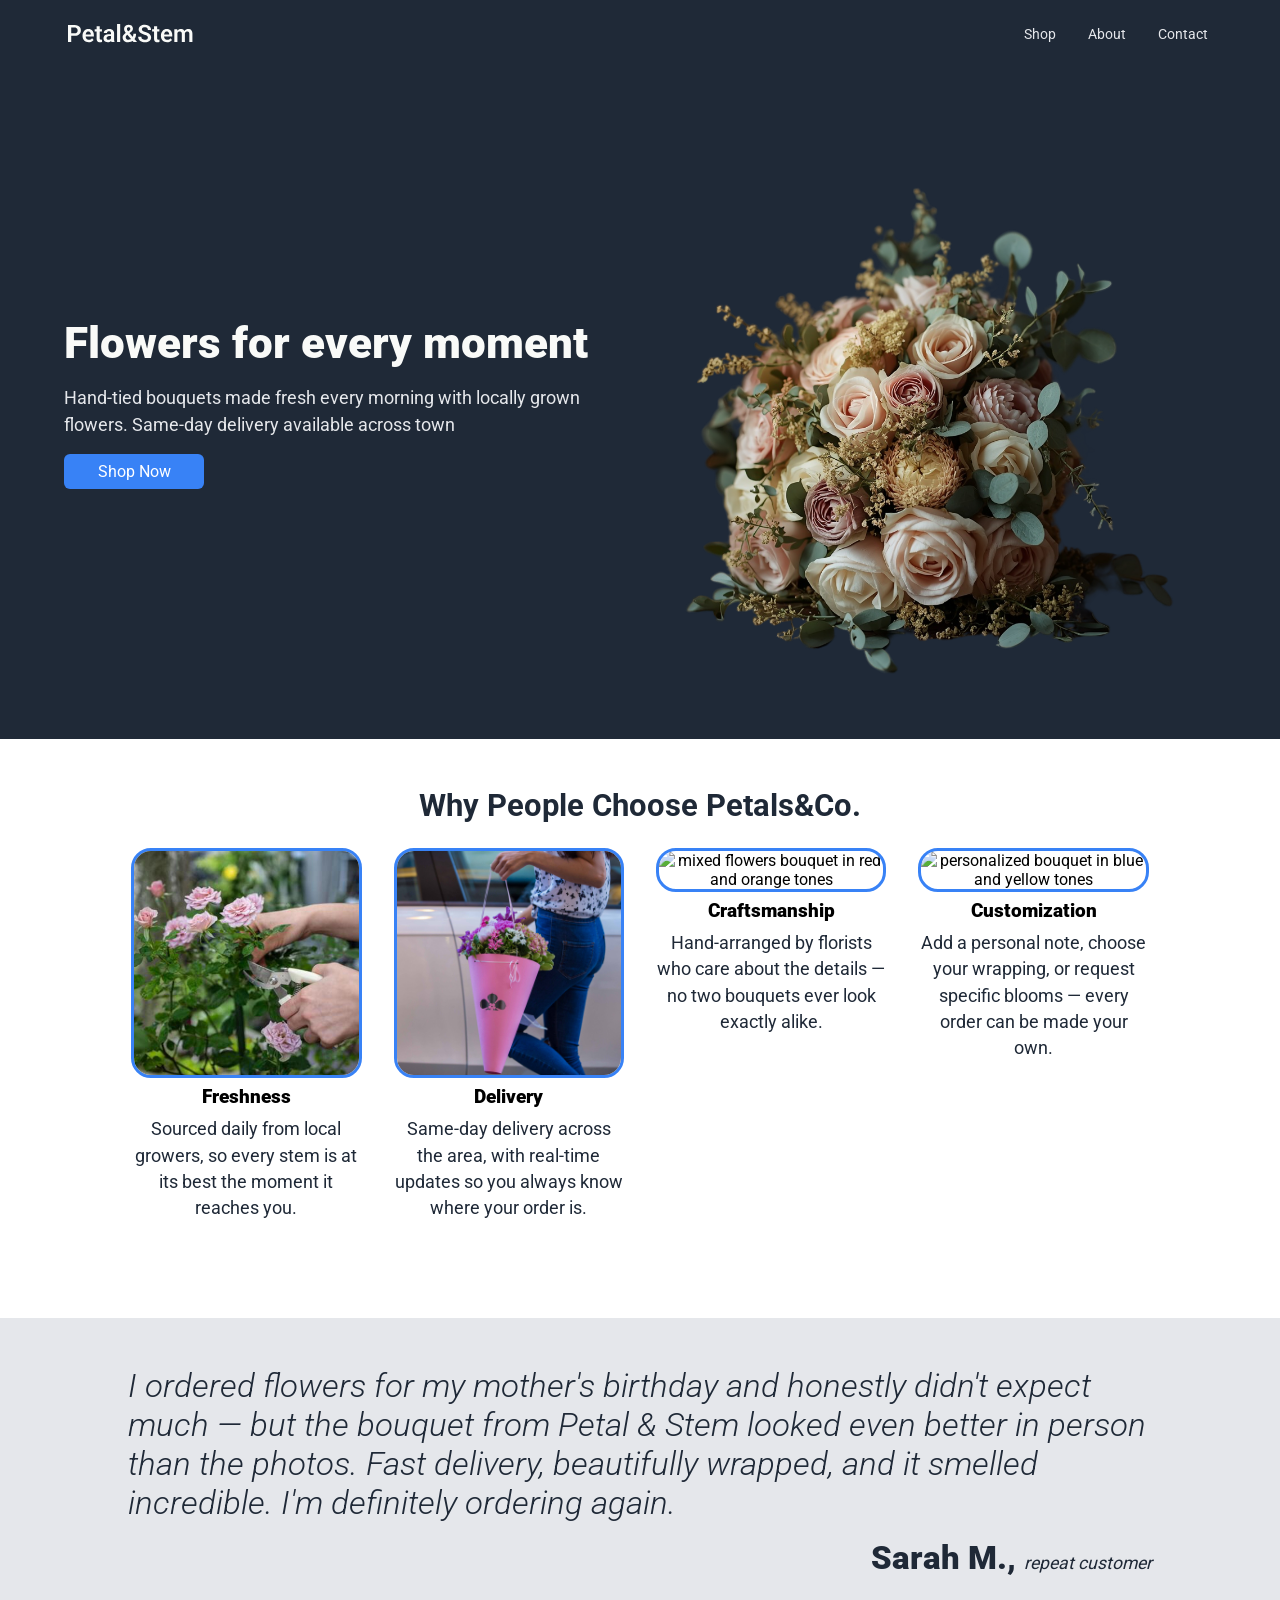
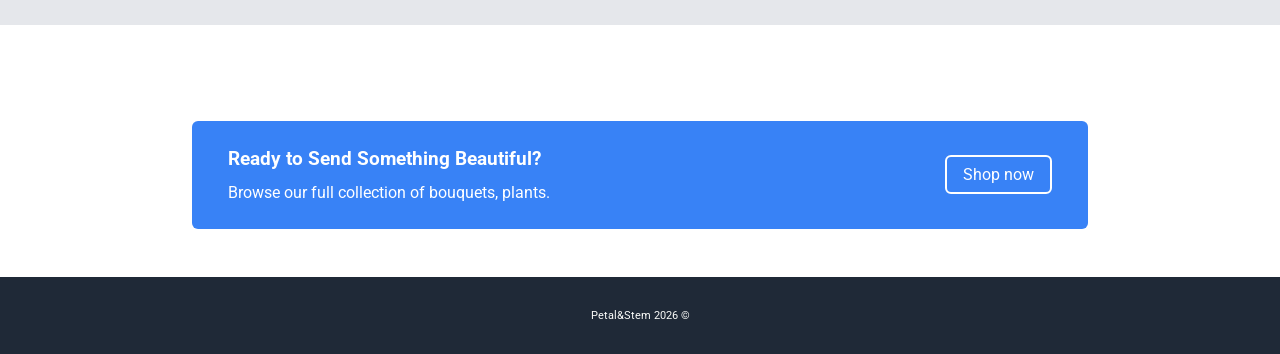
==== commit 778d4a3e: "22:21fix(cta-banner): correct responsive behavior" ====
--- a/index.html
+++ b/index.html
@@ -57,21 +57,21 @@
             <h2 class="features__title">Why People Choose Petals&Co.</h2>
             <ul class="features__cards">
                 <li class="features__card">
-                    <img src="assets/images/homepage/card-freshness-img.jpg" alt="someone picking roses" class="features__image">
+                    <img src="./assets/images/homepage/card-freshness-img.jpg" alt="someone picking roses" class="features__image">
                     <h3>Freshness</h3>
                     <p class="features__text">
                        Sourced daily from local growers, so every stem is at its best the moment it reaches you.
                     </p>
                 </li>
                 <li class="features__card">
-                    <img src="assets/images/homepage/card-delivery-img.jpg" alt="woman transporting a bouquet" class="features__image">
+                    <img src="./assets/images/homepage/card-delivery-img.jpg" alt="woman transporting a bouquet" class="features__image">
                     <h3>Delivery</h3>
                     <p class="features__text">
                         Same-day delivery across the area, with real-time updates so you always know where your order is.
                     </p>
                 </li>
                 <li class="features__card">
-                    <img src="assets/images/homepage/card-craftsmanship-img.jpg" alt="mixed flowers bouquet in red and orange tones" class="features__image">
+                    <img src="./assets/images/homepage/card-craftsmanship-img.jpg" alt="mixed flowers bouquet in red and orange tones" class="features__image">
                     <h3>Craftsmanship</h3>
                     
                     <p class="features__text">
@@ -79,7 +79,7 @@
                     </p>
                 </li>
                 <li class="features__card">
-                    <img src="assets/images/homepage/card-customization-img.jpg" alt="personalized bouquet in blue and yellow tones" class="features__image">
+                    <img src="./assets/images/homepage/card-customization-img.jpg" alt="personalized bouquet in blue and yellow tones" class="features__image">
                     <h3>Customization</h3>
                     <p class="features__text">
                         Add a personal note, choose your wrapping, or request specific blooms — every order can be made your own.
@@ -97,12 +97,16 @@
             </article>
         </section>
 
-        <section class="cta">
-                <div class="cta__text">
-                    <h3>Be the First to Know!</h3>
-                    <p>Click on the button to get the latest product news.</p>
+        <section class="banner">
+             <div class="banner__content">
+                   <div class="banner__text">
+                        <h3>Ready to Send Something Beautiful?</h3>
+                        <p>Browse our full collection of bouquets, plants.</p>
                 </div>
-                <a href="#" class="cta__btn">Sign up</a>       
+                <div class="banner__cta">
+                    <a href="./pages/products.html">Shop now</a>       
+                </div>                
+             </div>
         </section>
     </main>
     <footer>
--- a/css/features.css
+++ b/css/features.css
@@ -72,7 +72,6 @@
 /* Desktop & Horizontal Tablet */
 @media (min-width: 1024px) {
     .features {
-        /* padding-inline: 0; */
         margin-inline: var(--space-6);
     }
 
--- a/css/testimonials.css
+++ b/css/testimonials.css
@@ -1,58 +1,58 @@
-.testimonials {
-    background-color: var(--color-bg-quote);
-    color: var(--color-text-quote);
-    padding-block: var(--space-5);
-    margin-block: var(--space-5);
-}
-
-.testimonials__card {
-    padding-inline: var(--space-2);
-}
-
-.testimonials__quote {
-    font-family: 'RobotoItalic', sans-serif;
-    font-size: var(--font-size-quote);
-    font-weight: var(--font-weight-light);
-    padding-bottom: var(--space-2);
-    
-}
-
-.testimonials__signature span {
-    font-weight: var(--font-weight-regular);
-    font-size: var(--font-size-small);
-}
-
-.testimonials__signature {
-    font-weight: var(--font-weight-extrabold);
-    text-align: right;
-    font-size: var( --font-size-quote);
-}
-
-
-/*----------------------- Media Queries -----------------------*/
-
-/* Tablet */
-@media (min-width: 768px) {
-    .testimonials {
-        padding-inline: var(--space-3);
-    }
-}
-
-/* Desktop & Horizontal Tablet */
-@media (min-width: 1024px) {
-    .testimonials {
-        padding-inline: var(--space-6);
-    }
-
-    .testimonials__card {
-        padding-inline: var(--space-6);
-    }
-
-}
-
-/* XXL Desktop */
-@media (min-width: 1536px) {
-   .testimonials {
-      padding-inline: calc((100% - 1440px) / 2);;
-    }
+.testimonials {
+    background-color: var(--color-bg-quote);
+    color: var(--color-text-quote);
+    padding-block: var(--space-5);
+    margin-block: var(--space-5);
+}
+
+.testimonials__card {
+    padding-inline: var(--space-2);
+}
+
+.testimonials__quote {
+    font-family: 'RobotoItalic', sans-serif;
+    font-size: var(--font-size-quote);
+    font-weight: var(--font-weight-light);
+    padding-bottom: var(--space-2);
+    
+}
+
+.testimonials__signature span {
+    font-weight: var(--font-weight-regular);
+    font-size: var(--font-size-small);
+}
+
+.testimonials__signature {
+    font-weight: var(--font-weight-extrabold);
+    text-align: right;
+    font-size: var( --font-size-quote);
+}
+
+
+/*----------------------- Media Queries -----------------------*/
+
+/* Tablet */
+@media (min-width: 768px) {
+    .testimonials {
+        padding-inline: var(--space-3);
+    }
+}
+
+/* Desktop & Horizontal Tablet */
+@media (min-width: 1024px) {
+    .testimonials {
+        padding-inline: var(--space-6);
+    }
+
+    .testimonials__card {
+        padding-inline: var(--space-6);
+    }
+
+}
+
+/* XXL Desktop */
+@media (min-width: 1536px) {
+   .testimonials {
+      padding-inline: calc((100% - 1440px) / 2);;
+    }
 }
--- a/css/cta.css
+++ b/css/cta.css
@@ -1,18 +1,33 @@
-.cta{
-    background-color: var(--color-bg-button);
-    color: white;
-    margin: var(--space-6) var(--space-7);
-    padding: var(--space-5) var(--space-7);
-    display: flex;
-    justify-content: space-between;
-    border-radius: 6px;
+.banner {
+    padding-block: var(--space-5);
+    margin-inline: var(--space-2);
 }
 
-.cta__btn {
-    padding: var(--space-1) var(--space-3);
+.banner__content {
+    background-color: var(--color-bg-button);
+    display: flex;
+    flex-direction: column;
+    gap: var(--space-2);
+    border-radius: 6px;
+    padding: 24px 36px;
+}
+
+.banner__text {
+    line-height: 1.5;
+    text-align: center;
+    color: #fff;
+}
+
+.banner__text h3 {
+    padding-bottom: var(--space-1);
+}
+
+.banner__cta a {
+    padding: 8px 16px;
     border: 2px solid white;
     border-radius: 6px;
     display: flex;
+    justify-content: center;
     align-items: center;
     color: white;
     text-decoration: none;
@@ -20,14 +35,26 @@
 
 /*----------------------- Media Queries -----------------------*/
 
-@media (max-width: 1280px) {
-    .cta {
-        display: grid;
-        gap: var(--space-2);
-        justify-content: center;
+
+/* Tablet */
+@media (min-width: 768px) {
+    .banner__content {
+        flex-direction: row;
+        justify-content: space-between;
+        align-items: center;
     }
 
-    .cta__btn {
-        justify-content: center;
+    .banner__text {
+        line-height: 1.5;
+        text-align: start;
+        color: #fff;
+    }   
+}
+
+/* Desktop & Horizontal Tablet */
+@media (min-width: 1024px) {
+    .banner {
+        margin-inline: calc(var(--space-7) * 2);
     }
-}
+
+}
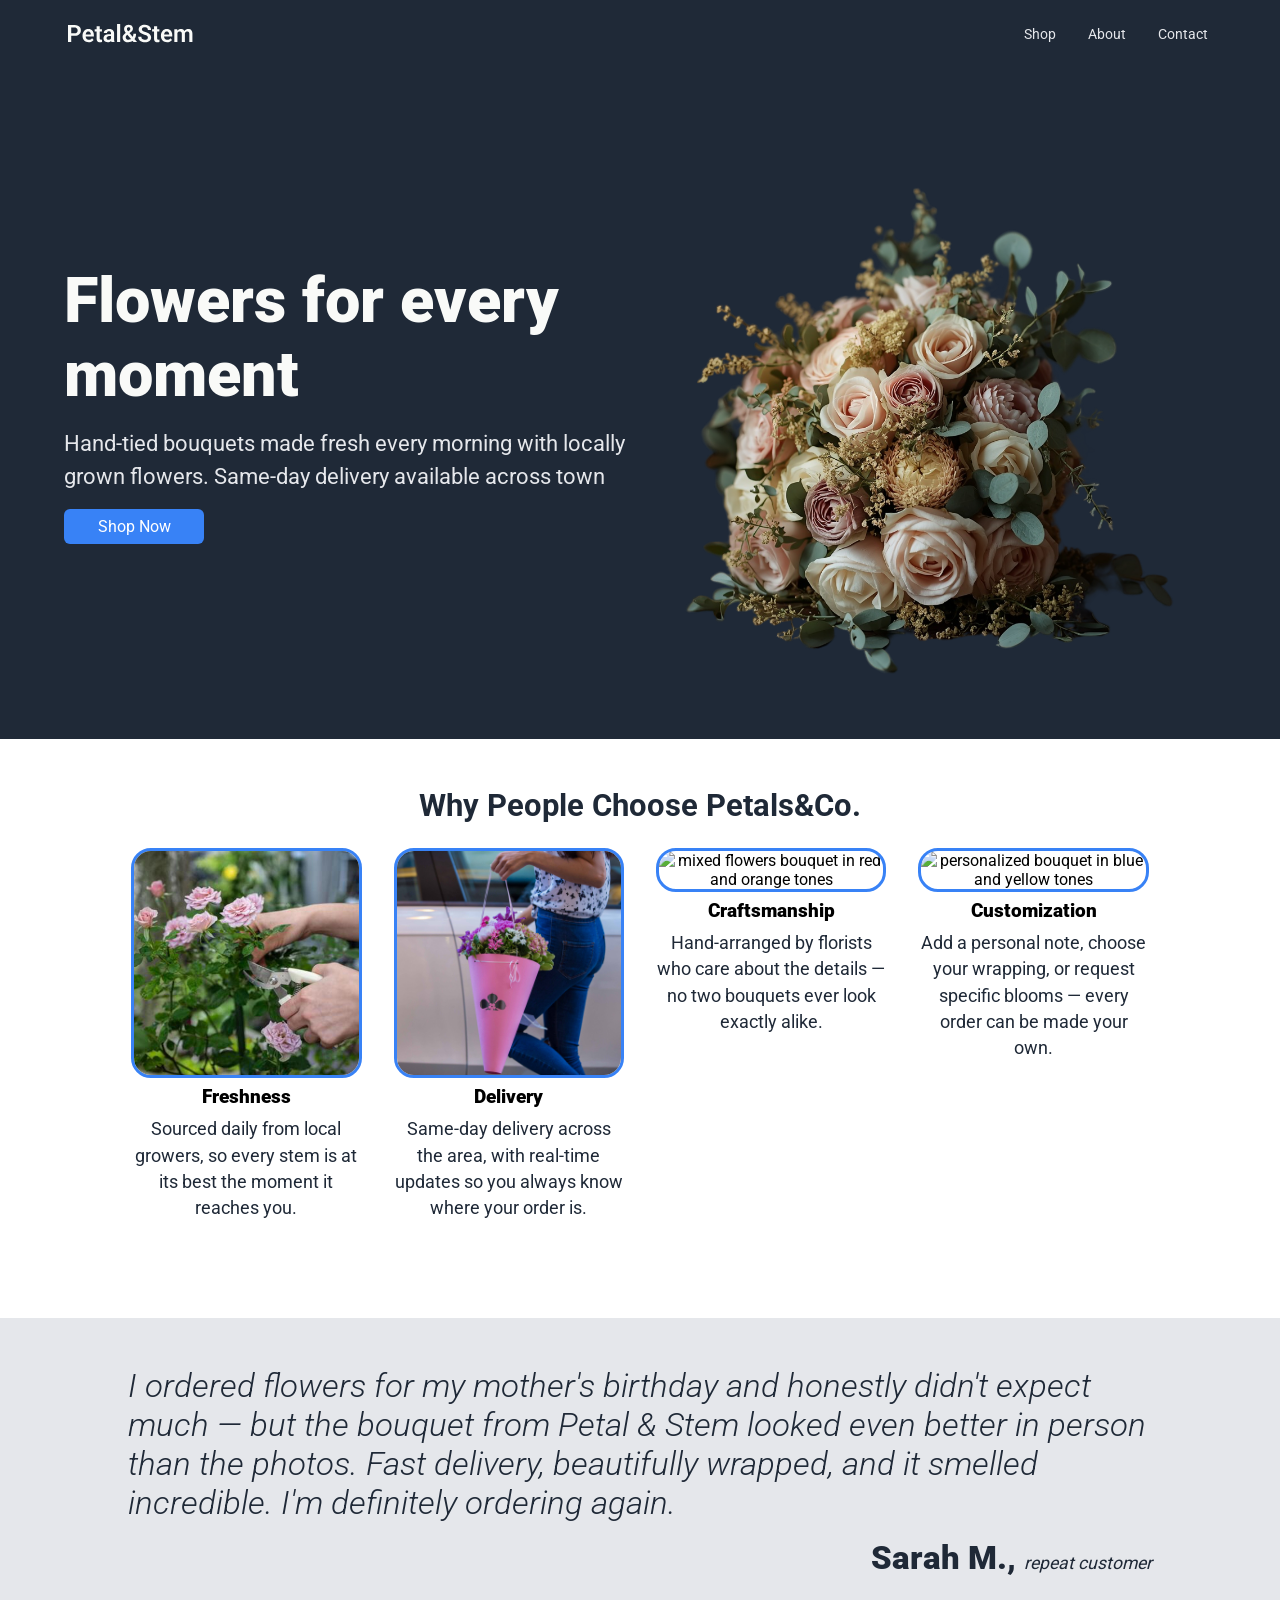
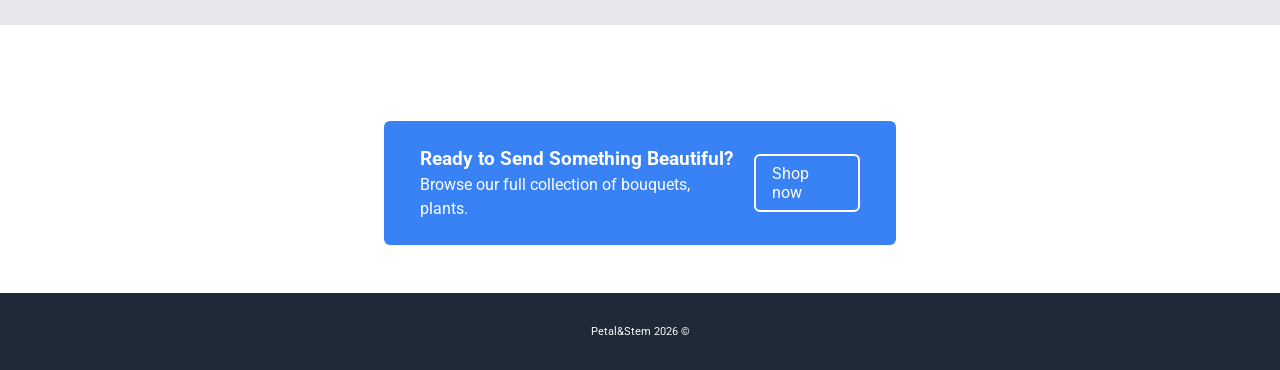
==== commit 7329e9a2: "Quote moved from <p> to blockquote" ====
--- a/index.html
+++ b/index.html
@@ -90,9 +90,9 @@
         </section>
         <section class="testimonials">
             <article class="testimonials__card">
-                <p class="testimonials__quote">
-              I ordered flowers for my mother's birthday and honestly didn't expect much — but the bouquet from Petal & Stem looked even better in person than the photos. Fast delivery, beautifully wrapped, and it smelled incredible. I'm definitely ordering again.
-            </p>
+                <blockquote class="testimonials__quote">
+                    I ordered flowers for my mother's birthday and honestly didn't expect much — but the bouquet from Petal & Stem looked even better in person than the photos. Fast delivery, beautifully wrapped, and it smelled incredible. I'm definitely ordering again.
+                </blockquote>
             <p class="testimonials__signature">Sarah M., <span><em>repeat customer</em></span></p>
             </article>
         </section>
--- a/css/base.css
+++ b/css/base.css
@@ -5,12 +5,12 @@
 */
 @font-face {
     font-family: 'RobotoItalic';
-    src: url(/fonts/Roboto-Italic-VariableFont_wdth\,wght.ttf);
+    src: url(../fonts/Roboto-Italic-VariableFont_wdth\,wght.ttf);
 }
 
 @font-face {
     font-family: 'Roboto';
-    src: url(/fonts/Roboto-VariableFont_wdth\,wght.ttf);
+    src: url(../fonts/Roboto-VariableFont_wdth\,wght.ttf);
 }
 
 :root {
@@ -36,8 +36,8 @@
     --color-border: #3882F6;
     --color-text-quote: #1F2937;  
 
-    --font-size-hero-main:      clamp(2rem, 1.648rem + 1.408vw, 3rem);     /* 32px → 48px */
-    --font-size-hero-secondary: clamp(1rem, 0.956rem + 0.176vw, 1.125rem); /* 16px → 18px */
+    --font-size-hero-main:      clamp(2.75rem, 2.2rem + 2.2vw, 4.5rem);     /* Changed from (32px → 48px) to (44px - 72px) */
+    --font-size-hero-secondary: clamp(1.125rem, 1rem + 0.5vw, 1.375rem); /* from (16px → 18px) to (18px - 22px) */
     --font-size-body: clamp(1rem, 0.956rem + 0.176vw, 1.125rem); /* 16px → 18px */
     --font-size-small: clamp(1rem, 0.956rem + 0.176vw, 1.125rem); /* 16px → 18px */
     --font-size-h2: clamp(1.75rem, 1.662rem + 0.352vw, 2rem); /* 28px → 32px */
--- a/css/header.css
+++ b/css/header.css
@@ -1,5 +1,4 @@
 header {
-    width: 100vw;
     background-color: var(--color-bg-dark);
     position: relative;
     display: flex;
--- a/css/features.css
+++ b/css/features.css
@@ -33,6 +33,16 @@
 .features__card h3 {
     font-weight: var(--font-weight-extrabold);
     padding-block: var(--space-1)
+}
+
+/* added figure caption for accessibility */
+.features__card figure {
+    display: flex;
+    flex-direction: column;
+    height: 100%;
+}
+.features__card figcaption {
+    text-align: center;
 }
 
 .features__text {
--- a/css/cta.css
+++ b/css/cta.css
@@ -1,6 +1,7 @@
 .banner {
     padding-block: var(--space-5);
-    margin-inline: var(--space-2);
+    padding-inline: var(--space-2);
+    margin-inline: 0;
 }
 
 .banner__content {
@@ -16,10 +17,6 @@
     line-height: 1.5;
     text-align: center;
     color: #fff;
-}
-
-.banner__text h3 {
-    padding-bottom: var(--space-1);
 }
 
 .banner__cta a {
@@ -57,4 +54,18 @@
         margin-inline: calc(var(--space-7) * 2);
     }
 
+}
+
+/* XL Desktop */
+@media (min-width: 1280px) {
+    .banner {
+        padding-inline: calc(var(--space-7) * 2);
+    }
+}
+
+/* XXL Desktop */
+@media (min-width: 1536px) {
+    .banner {
+        padding-inline: calc((100% - 1440px) / 2 + var(--space-4));
+    }
 }
